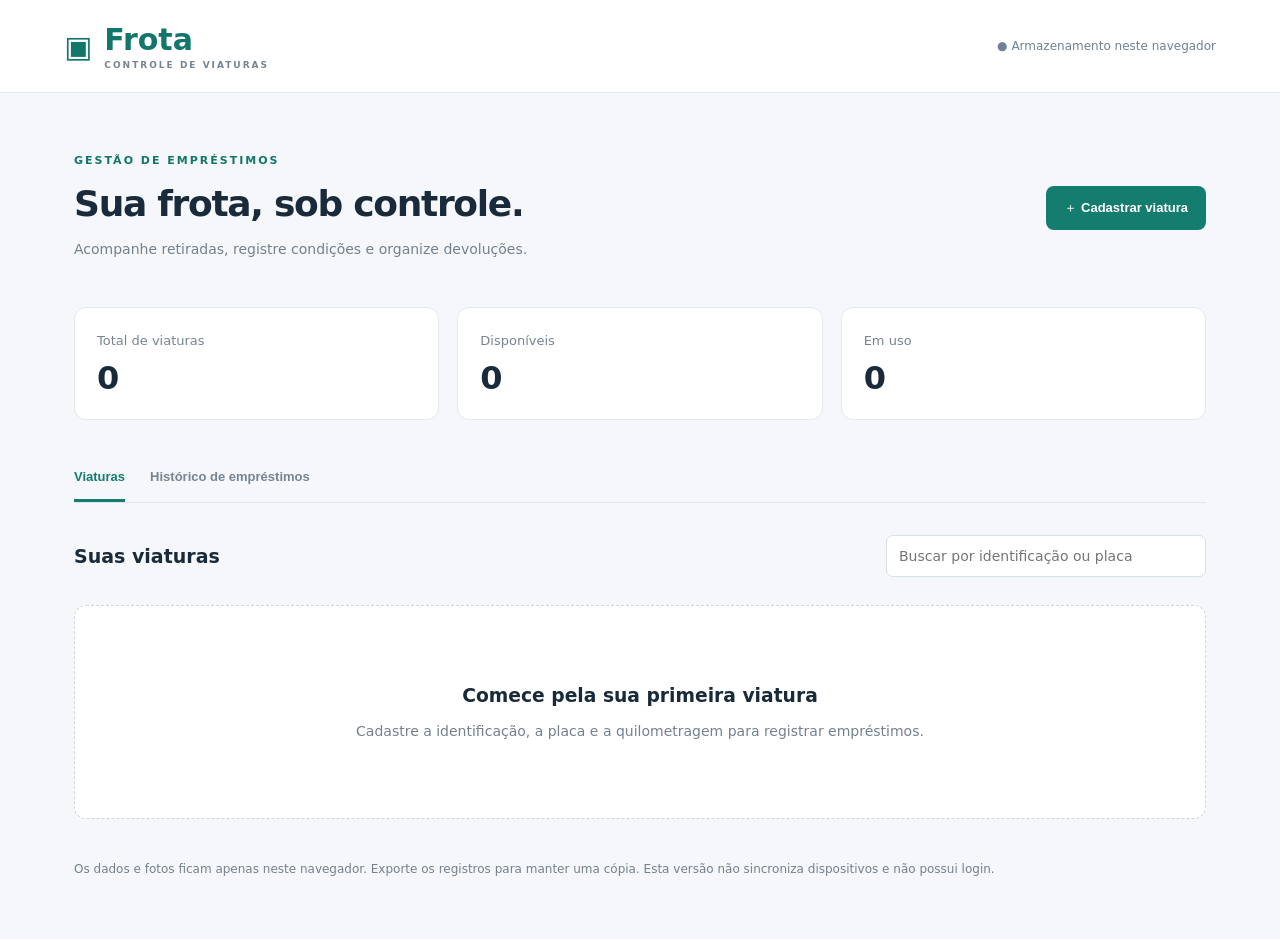
==== index.html @ 97249748 "Cria aplicativo de empréstimo de viaturas e integração Google" ====
<!doctype html>
<html lang="pt-BR">
  <head>
    <meta charset="UTF-8" />
    <meta name="viewport" content="width=device-width,initial-scale=1" />
    <title>Frota • Controle de viaturas</title>
    <link rel="stylesheet" href="assets/style.css" />
  </head>
  <body>
    <header>
      <a class="brand" href="main.html"
        >▣ <span>Frota<small>CONTROLE DE VIATURAS</small></span></a
      ><span class="local">● Armazenamento neste navegador</span>
    </header>
    <main>
      <div class="heading">
        <div>
          <p class="eyebrow">GESTÃO DE EMPRÉSTIMOS</p>
          <h1>Sua frota, sob controle.</h1>
          <p>Acompanhe retiradas, registre condições e organize devoluções.</p>
        </div>
        <button id="addVehicle">＋ Cadastrar viatura</button>
      </div>
      <div id="stats" class="stats"></div>
      <nav>
        <button class="active" data-tab="fleet">Viaturas</button
        ><button data-tab="history">Histórico de empréstimos</button>
      </nav>
      <section id="fleet">
        <div class="section-title">
          <h2>Suas viaturas</h2>
          <input
            id="search"
            placeholder="Buscar por identificação ou placa"
            aria-label="Buscar viaturas"
          />
        </div>
        <div id="vehicles" class="grid"></div>
      </section>
      <section id="history" hidden>
        <div class="section-title">
          <h2>Histórico de empréstimos</h2>
          <button id="export" class="secondary">
            Exportar registros (JSON)
          </button>
        </div>
        <div id="records"></div>
      </section>
      <p class="footnote">
        Os dados e fotos ficam apenas neste navegador. Exporte os registros para
        manter uma cópia. Esta versão não sincroniza dispositivos e não possui
        login.
      </p>
    </main>
    <dialog id="modal">
      <div class="dialog-top">
        <h2 id="modalTitle"></h2>
        <button id="close" class="icon" aria-label="Fechar">✕</button>
      </div>
      <div id="modalBody"></div>
    </dialog>
    <div id="toast" role="status"></div>
    <script src="assets/index.js"></script>
  </body>
</html>
---- assets/style.css ----
:root {
  font-family:
    Inter,
    system-ui,
    -apple-system,
    sans-serif;
  color: #192b3b;
  background: #f5f7fa;
  font-synthesis: none;
}
* {
  box-sizing: border-box;
}
body {
  margin: 0;
}
header {
  background: white;
  border-bottom: 1px solid #e3e9ef;
  display: flex;
  justify-content: space-between;
  align-items: center;
  padding: 22px max(5vw, 20px);
}
.brand {
  display: flex;
  gap: 12px;
  align-items: center;
  text-decoration: none;
  color: #12766a;
  font-size: 30px;
  font-weight: 800;
}
.brand small {
  display: block;
  font-size: 9px;
  letter-spacing: 2px;
  color: #778493;
  margin-top: 3px;
}
.local {
  font-size: 12px;
  color: #718096;
}
main {
  max-width: 1180px;
  margin: auto;
  padding: 48px 24px;
}
.heading {
  display: flex;
  justify-content: space-between;
  align-items: center;
  gap: 20px;
}
.eyebrow {
  font-size: 11px;
  letter-spacing: 2px;
  color: #12766a;
  font-weight: 800;
}
h1 {
  font-size: 36px;
  letter-spacing: -1.3px;
  margin: 12px 0;
}
p {
  color: #74818f;
  font-size: 14px;
  line-height: 1.7;
}
button {
  border: 0;
  border-radius: 8px;
  background: #147d70;
  color: white;
  padding: 13px 18px;
  font-weight: 650;
  cursor: pointer;
  font-size: 13px;
}
button:hover {
  filter: brightness(0.95);
}
button:disabled {
  opacity: 0.5;
  cursor: wait;
}
.secondary {
  background: #edf4f3;
  color: #126e62;
}
.stats {
  display: grid;
  grid-template-columns: repeat(3, 1fr);
  gap: 18px;
  margin: 32px 0;
}
.stat {
  background: white;
  border: 1px solid #e4e9ef;
  border-radius: 12px;
  padding: 22px;
}
.stat span {
  color: #778493;
  font-size: 13px;
}
.stat strong {
  display: block;
  font-size: 32px;
  margin-top: 10px;
}
nav {
  display: flex;
  gap: 25px;
  border-bottom: 1px solid #dfe6ed;
  margin: 34px 0 26px;
}
nav button {
  border-radius: 0;
  background: none;
  color: #788492;
  padding: 15px 0;
  border-bottom: 3px solid transparent;
}
nav button.active {
  color: #147d70;
  border-color: #147d70;
}
.section-title {
  display: flex;
  justify-content: space-between;
  align-items: center;
  gap: 16px;
  margin-bottom: 22px;
}
h2 {
  font-size: 19px;
}
input,
textarea,
select {
  width: 100%;
  padding: 12px;
  border: 1px solid #d9e1e8;
  border-radius: 7px;
  background: white;
  color: #263b4a;
  font: inherit;
  font-size: 14px;
}
#search {
  max-width: 320px;
}
.grid {
  display: grid;
  grid-template-columns: repeat(3, 1fr);
  gap: 20px;
}
.card {
  border: 1px solid #e0e7ed;
  background: white;
  border-radius: 12px;
  padding: 22px;
}
.vehicle-icon {
  font-size: 30px;
  background: #f0f5f8;
  padding: 18px;
  border-radius: 9px;
  margin: 16px 0;
}
.badge {
  font-size: 11px;
  padding: 6px 9px;
  border-radius: 20px;
  background: #e5f6ef;
  color: #16855a;
  font-weight: 700;
}
.badge.busy {
  background: #fff1db;
  color: #a66d0e;
}
.card h3 {
  margin: 14px 0 5px;
}
.plate {
  font-size: 12px;
  color: #718096;
  letter-spacing: 1px;
}
.card button {
  width: 100%;
  margin-top: 18px;
}
.empty {
  padding: 60px 24px;
  text-align: center;
  background: white;
  border: 1px dashed #ccd8e1;
  border-radius: 12px;
  grid-column: 1/-1;
}
.empty h3 {
  margin-bottom: 8px;
}
.footnote {
  font-size: 12px;
  margin-top: 40px;
}
dialog {
  width: min(720px, 94vw);
  border: 0;
  border-radius: 15px;
  padding: 26px;
  max-height: 90vh;
  overflow: auto;
  box-shadow: 0 20px 100px #10283740;
}
dialog::backdrop {
  background: #10253788;
}
.dialog-top {
  display: flex;
  justify-content: space-between;
  align-items: center;
  margin-bottom: 15px;
}
.icon {
  background: #f0f3f6;
  color: #667785;
  padding: 8px 12px;
}
label {
  display: block;
  font-size: 13px;
  font-weight: 600;
  margin: 12px 0 6px;
}
.fields {
  display: grid;
  grid-template-columns: 1fr 1fr;
  gap: 0 16px;
}
.full {
  grid-column: 1/-1;
}
.photos {
  display: grid;
  grid-template-columns: 1fr 1fr;
  gap: 12px;
}
.photo {
  background: #f7f9fb;
  border: 1px dashed #ccd6df;
  border-radius: 8px;
  padding: 12px;
}
.photo input {
  padding: 6px;
  font-size: 11px;
}
.photo img {
  width: 100%;
  height: 110px;
  object-fit: cover;
  margin-top: 8px;
  border-radius: 5px;
}
.equipment {
  display: grid;
  grid-template-columns: 1fr 1fr 1fr;
  gap: 10px;
}
.actions {
  display: flex;
  justify-content: flex-end;
  gap: 10px;
  margin-top: 24px;
}
.note {
  background: #edf5f4;
  padding: 12px;
  border-radius: 8px;
  font-size: 12px;
  color: #427168;
}
.record {
  background: white;
  border: 1px solid #e0e7ed;
  padding: 20px;
  border-radius: 10px;
  display: flex;
  align-items: center;
  justify-content: space-between;
  gap: 16px;
  margin-bottom: 12px;
}
.record p {
  margin: 5px 0;
}
.record button {
  flex-shrink: 0;
}
.error {
  color: #b83232;
  font-size: 13px;
}
#toast {
  position: fixed;
  bottom: 24px;
  left: 50%;
  transform: translateX(-50%);
  background: #173e36;
  color: white;
  border-radius: 8px;
  padding: 14px 22px;
  display: none;
  z-index: 5;
}
dl {
  display: grid;
  grid-template-columns: 130px 1fr;
  gap: 10px;
  font-size: 14px;
}
dt {
  color: #73818e;
}
dd {
  margin: 0;
  overflow-wrap: anywhere;
}
@media (max-width: 760px) {
  .heading {
    align-items: flex-start;
    flex-direction: column;
  }
  h1 {
    font-size: 29px;
  }
  .grid {
    grid-template-columns: 1fr;
  }
  .stats {
    gap: 8px;
  }
  .stat {
    padding: 15px;
  }
  .stat span {
    font-size: 11px;
  }
  .local {
    max-width: 140px;
    text-align: right;
    font-size: 10px;
  }
  .section-title {
    align-items: flex-start;
    flex-direction: column;
  }
  #search {
    max-width: none;
  }
  .fields,
  .equipment {
    grid-template-columns: 1fr;
  }
  .record {
    align-items: flex-start;
    flex-direction: column;
  }
  main {
    padding-top: 28px;
  }
}
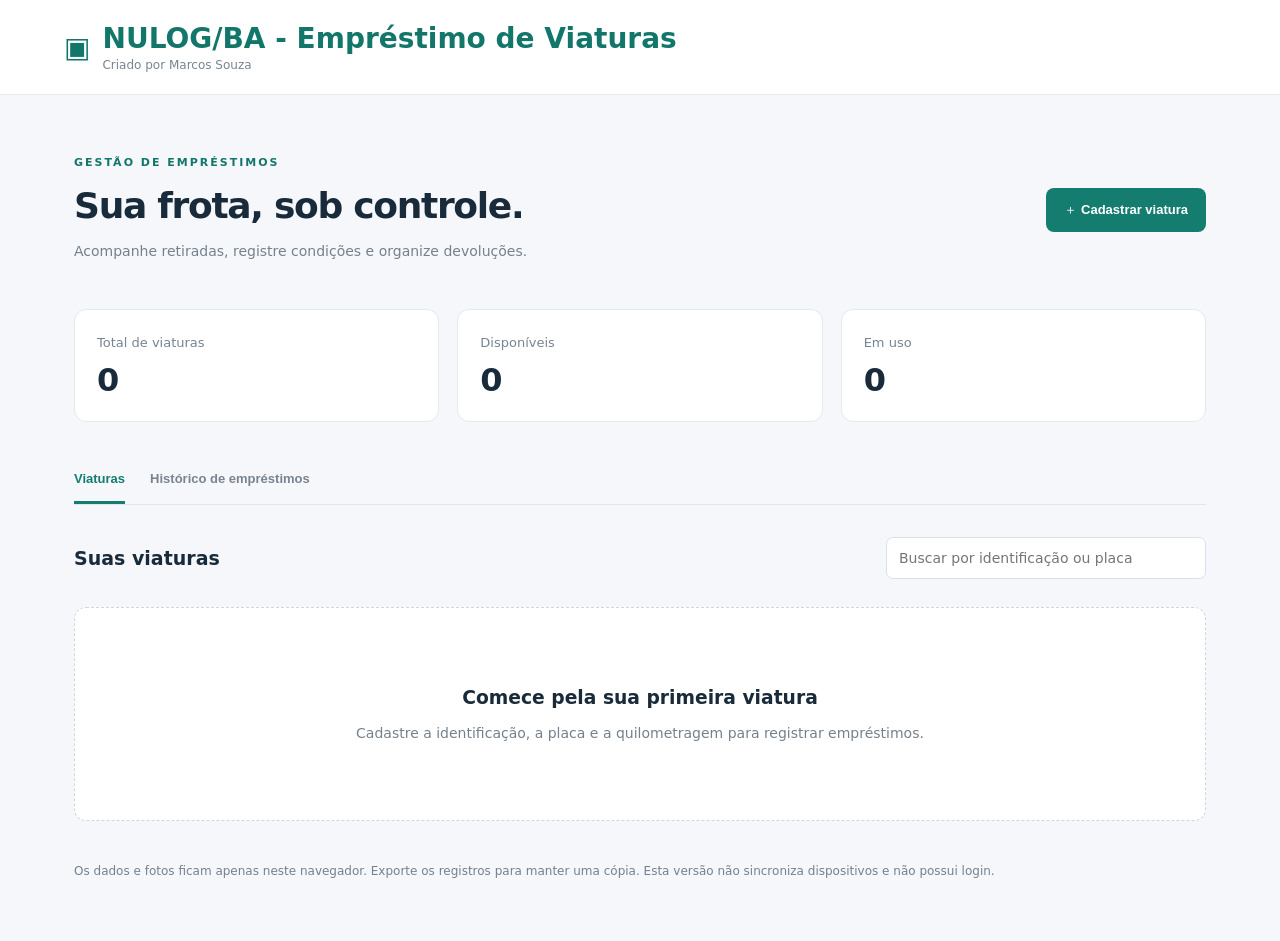
==== commit 0d51c8ef: "Personaliza identidade do app para NULOG/BA" ====
--- a/index.html
+++ b/index.html
@@ -3,14 +3,14 @@
   <head>
     <meta charset="UTF-8" />
     <meta name="viewport" content="width=device-width,initial-scale=1" />
-    <title>Frota • Controle de viaturas</title>
+    <title>NULOG/BA - Empréstimo de Viaturas</title>
     <link rel="stylesheet" href="assets/style.css" />
   </head>
   <body>
     <header>
       <a class="brand" href="main.html"
-        >▣ <span>Frota<small>CONTROLE DE VIATURAS</small></span></a
-      ><span class="local">● Armazenamento neste navegador</span>
+        >▣ <span>NULOG/BA - Empréstimo de Viaturas<small>Criado por Marcos Souza</small></span></a
+      ><span class="local" hidden aria-live="polite"></span>
     </header>
     <main>
       <div class="heading">
--- a/assets/style.css
+++ b/assets/style.css
@@ -28,13 +28,14 @@
   align-items: center;
   text-decoration: none;
   color: #12766a;
-  font-size: 30px;
+  font-size: clamp(18px, 3vw, 28px);
   font-weight: 800;
 }
 .brand small {
   display: block;
-  font-size: 9px;
-  letter-spacing: 2px;
+  font-size: 12px;
+  font-weight: 400;
+  letter-spacing: 0;
   color: #778493;
   margin-top: 3px;
 }
@@ -353,8 +354,12 @@
   .stat span {
     font-size: 11px;
   }
+  header {
+    flex-wrap: wrap;
+    gap: 12px;
+  }
   .local {
-    max-width: 140px;
+    max-width: 100%;
     text-align: right;
     font-size: 10px;
   }
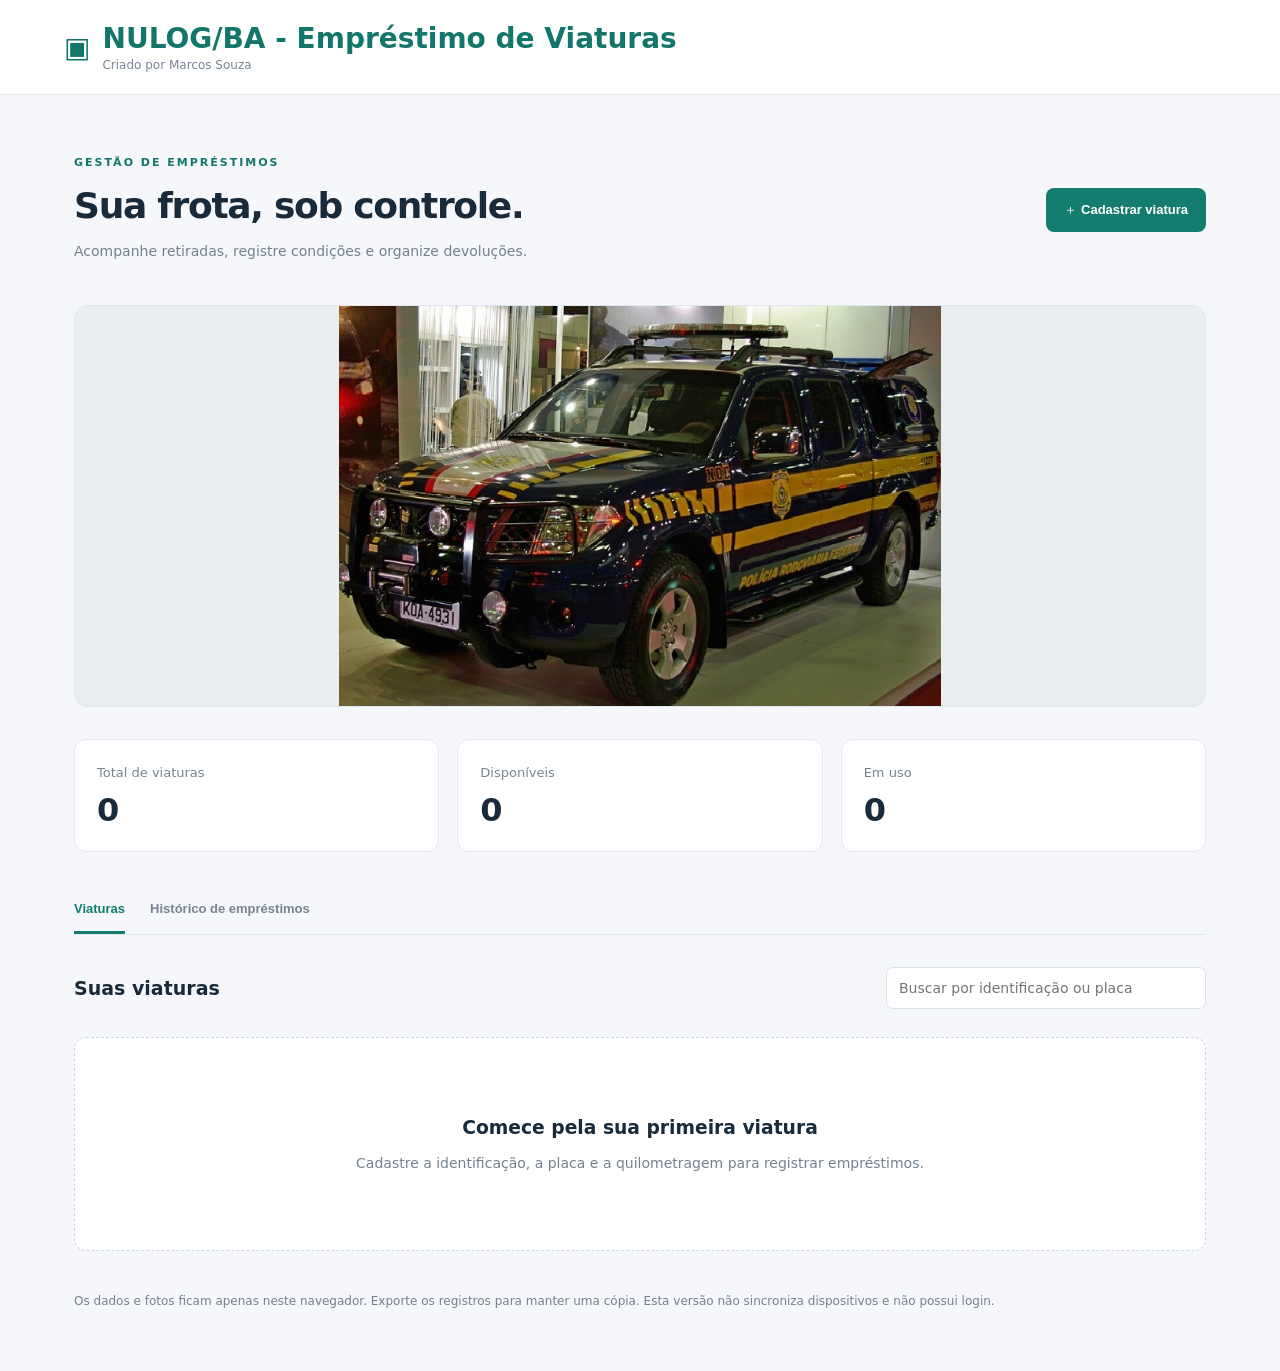
==== commit 4c6104e7: "Inclui foto da viatura PRF na tela inicial" ====
--- a/index.html
+++ b/index.html
@@ -21,6 +21,15 @@
         </div>
         <button id="addVehicle">＋ Cadastrar viatura</button>
       </div>
+      <figure class="hero-photo">
+        <img
+          src="viatura%20prf.jpg"
+          alt="Viatura da Polícia Rodoviária Federal"
+          width="765"
+          height="509"
+          fetchpriority="high"
+        />
+      </figure>
       <div id="stats" class="stats"></div>
       <nav>
         <button class="active" data-tab="fleet">Viaturas</button
--- a/assets/style.css
+++ b/assets/style.css
@@ -382,3 +382,18 @@
     padding-top: 28px;
   }
 }
+
+.hero-photo {
+  margin: 28px 0 0;
+  overflow: hidden;
+  border: 1px solid #dfe6ed;
+  border-radius: 14px;
+  background: #e9eef1;
+}
+.hero-photo img {
+  display: block;
+  width: 100%;
+  height: auto;
+  max-height: 400px;
+  object-fit: contain;
+}
